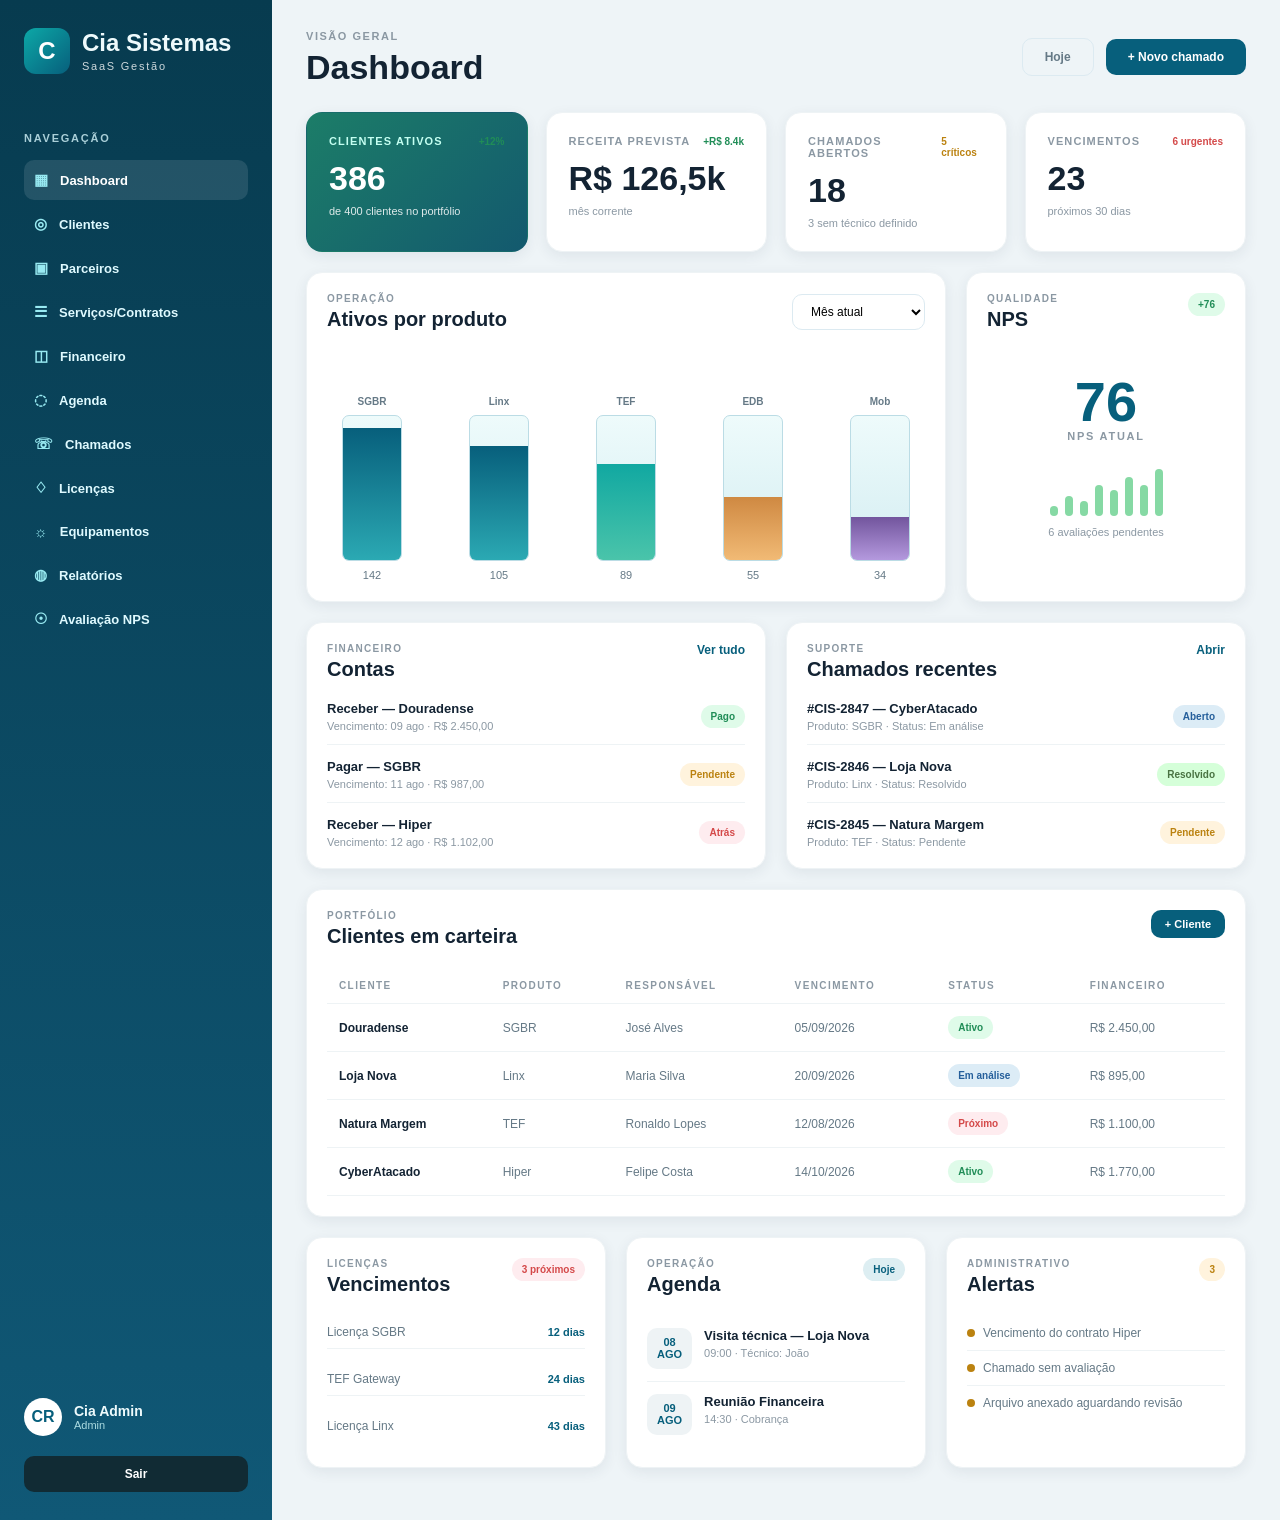
==== index.live.html @ 4abb6a8c "feat: protótipo visual inicial do sistema" ====
<!DOCTYPE html>
<html lang="pt-BR">
<head>
  <meta charset="UTF-8" />
  <meta name="viewport" content="width=device-width, initial-scale=1.0" />
  <title>Cia Sistemas — Gestão</title>
  <link rel="stylesheet" href="styles.css" />
</head>
<body>
  <div class="app-shell">
    <aside class="sidebar">
      <div class="brand">
        <div class="brand-icon">
          <span>C</span>
        </div>
        <div>
          <div class="brand-title">Cia Sistemas</div>
          <div class="brand-subtitle">SaaS Gestão</div>
        </div>
      </div>

      <nav class="nav">
        <div class="nav-title">Navegação</div>
        <a href="#" class="nav-link active" data-target="dashboard-view">
          <span class="nav-icon">▦</span>
          <span>Dashboard</span>
        </a>
        <a href="#" class="nav-link" data-target="clients-view">
          <span class="nav-icon">◎</span>
          <span>Clientes</span>
        </a>
        <a href="#" class="nav-link" data-target="partners-view">
          <span class="nav-icon">▣</span>
          <span>Parceiros</span>
        </a>
        <a href="#" class="nav-link" data-target="contracts-view">
          <span class="nav-icon">☰</span>
          <span>Serviços/Contratos</span>
        </a>
        <a href="#" class="nav-link" data-target="finance-view">
          <span class="nav-icon">◫</span>
          <span>Financeiro</span>
        </a>
        <a href="#" class="nav-link" data-target="agenda-view">
          <span class="nav-icon">◌</span>
          <span>Agenda</span>
        </a>
        <a href="#" class="nav-link" data-target="tickets-view">
          <span class="nav-icon">☏</span>
          <span>Chamados</span>
        </a>
        <a href="#" class="nav-link" data-target="licenses-view">
          <span class="nav-icon">♢</span>
          <span>Licenças</span>
        </a>
        <a href="#" class="nav-link" data-target="equipments-view">
          <span class="nav-icon">☼</span>
          <span>Equipamentos</span>
        </a>
        <a href="#" class="nav-link" data-target="reports-view">
          <span class="nav-icon">◍</span>
          <span>Relatórios</span>
        </a>
        <a href="#" class="nav-link" data-target="nps-view">
          <span class="nav-icon">☉</span>
          <span>Avaliação NPS</span>
        </a>
      </nav>

      <div class="sidebar-bottom">
        <div class="user-block">
          <div class="avatar">CR</div>
          <div>
            <div class="user-name">Cia Admin</div>
            <div class="user-role">Admin</div>
          </div>
        </div>
        <button class="btn btn-dark btn-full">Sair</button>
      </div>
    </aside>

    <main class="main-content">
      <header class="topbar">
        <div>
          <div class="page-eyebrow">Visão Geral</div>
          <h1 id="page-title">Dashboard</h1>
        </div>
        <div class="topbar-actions">
          <button class="btn btn-outline">Hoje</button>
          <button class="btn btn-primary">+ Novo chamado</button>
        </div>
      </header>

      <section id="dashboard-view" class="data-view active-view">
        <section class="kpis">
          <article class="kpi-card highlight">
            <div class="kpi-head">
              <span class="kpi-title">Clientes ativos</span>
              <span class="trend up">+12%</span>
            </div>
            <div class="kpi-value">386</div>
            <div class="kpi-foot">de 400 clientes no portfólio</div>
          </article>

          <article class="kpi-card">
            <div class="kpi-head">
              <span class="kpi-title">Receita prevista</span>
              <span class="trend up">+R$ 8.4k</span>
            </div>
            <div class="kpi-value">R$ 126,5k</div>
            <div class="kpi-foot">mês corrente</div>
          </article>

          <article class="kpi-card">
            <div class="kpi-head">
              <span class="kpi-title">Chamados abertos</span>
              <span class="trend warning">5 críticos</span>
            </div>
            <div class="kpi-value">18</div>
            <div class="kpi-foot">3 sem técnico definido</div>
          </article>

          <article class="kpi-card">
            <div class="kpi-head">
              <span class="kpi-title">Vencimentos</span>
              <span class="trend danger">6 urgentes</span>
            </div>
            <div class="kpi-value">23</div>
            <div class="kpi-foot">próximos 30 dias</div>
          </article>
        </section>

        <section class="content-grid">
          <section class="panel span-2">
            <div class="panel-header">
              <div>
                <div class="panel-kicker">Operação</div>
                <h2>Ativos por produto</h2>
              </div>
              <select class="select-small">
                <option>Mês atual</option>
                <option>Últimos 30 dias</option>
                <option>2026</option>
              </select>
            </div>
            <div class="chart-area">
              <div class="bar-group">
                <div class="bar-wrapper">
                  <div class="bar-label">SGBR</div>
                  <div class="bar-stack">
                    <div class="bar-fill" style="height: 92%;"></div>
                  </div>
                  <div class="bar-value">142</div>
                </div>

                <div class="bar-wrapper">
                  <div class="bar-label">Linx</div>
                  <div class="bar-stack">
                    <div class="bar-fill" style="height: 79%;"></div>
                  </div>
                  <div class="bar-value">105</div>
                </div>

                <div class="bar-wrapper">
                  <div class="bar-label">TEF</div>
                  <div class="bar-stack">
                    <div class="bar-fill teal" style="height: 67%;"></div>
                  </div>
                  <div class="bar-value">89</div>
                </div>

                <div class="bar-wrapper">
                  <div class="bar-label">EDB</div>
                  <div class="bar-stack">
                    <div class="bar-fill orange" style="height: 44%;"></div>
                  </div>
                  <div class="bar-value">55</div>
                </div>

                <div class="bar-wrapper">
                  <div class="bar-label">Mob</div>
                  <div class="bar-stack">
                    <div class="bar-fill purple" style="height: 30%;"></div>
                  </div>
                  <div class="bar-value">34</div>
                </div>
              </div>
            </div>
          </section>

          <section class="panel">
            <div class="panel-header compact">
              <div>
                <div class="panel-kicker">Qualidade</div>
                <h2>NPS</h2>
              </div>
              <span class="pill success">+76</span>
            </div>
            <div class="nps-area">
              <div class="nps-number">76</div>
              <div class="nps-label">NPS atual</div>
              <div class="mini-bars">
                <span style="height: 20%;"></span>
                <span style="height: 40%;"></span>
                <span style="height: 30%;"></span>
                <span style="height: 62%;"></span>
                <span style="height: 52%;"></span>
                <span style="height: 78%;"></span>
                <span style="height: 62%;"></span>
                <span style="height: 94%;"></span>
              </div>
              <div class="kpi-foot">6 avaliações pendentes</div>
            </div>
          </section>
        </section>

        <section class="content-grid two-cols">
          <section class="panel">
            <div class="panel-header compact">
              <div>
                <div class="panel-kicker">Financeiro</div>
                <h2>Contas</h2>
              </div>
              <a class="text-link" href="#">Ver tudo</a>
            </div>
            <div class="list-block">
              <div class="finance-row">
                <div>
                  <div class="row-title">Receber — Douradense</div>
                  <div class="row-meta">Vencimento: 09 ago · R$ 2.450,00</div>
                </div>
                <span class="status paid">Pago</span>
              </div>
              <div class="finance-row">
                <div>
                  <div class="row-title">Pagar — SGBR</div>
                  <div class="row-meta">Vencimento: 11 ago · R$ 987,00</div>
                </div>
                <span class="status warning-status">Pendente</span>
              </div>
              <div class="finance-row">
                <div>
                  <div class="row-title">Receber — Hiper</div>
                  <div class="row-meta">Vencimento: 12 ago · R$ 1.102,00</div>
                </div>
                <span class="status late">Atrás</span>
              </div>
            </div>
          </section>

          <section class="panel">
            <div class="panel-header compact">
              <div>
                <div class="panel-kicker">Suporte</div>
                <h2>Chamados recentes</h2>
              </div>
              <a class="text-link" href="#">Abrir</a>
            </div>
            <div class="list-block tickets">
              <div class="ticket-row">
                <div>
                  <div class="row-title">#CIS-2847 — CyberAtacado</div>
                  <div class="row-meta">Produto: SGBR · Status: Em análise</div>
                </div>
                <span class="status open">Aberto</span>
              </div>
              <div class="ticket-row">
                <div>
                  <div class="row-title">#CIS-2846 — Loja Nova</div>
                  <div class="row-meta">Produto: Linx · Status: Resolvido</div>
                </div>
                <span class="status closed">Resolvido</span>
              </div>
              <div class="ticket-row">
                <div>
                  <div class="row-title">#CIS-2845 — Natura Margem</div>
                  <div class="row-meta">Produto: TEF · Status: Pendente</div>
                </div>
                <span class="status pending">Pendente</span>
              </div>
            </div>
          </section>
        </section>

        <section class="panel table-panel">
          <div class="panel-header compact">
            <div>
              <div class="panel-kicker">Portfólio</div>
              <h2>Clientes em carteira</h2>
            </div>
            <button class="btn btn-primary btn-small">+ Cliente</button>
          </div>
          <div class="table-wrap">
            <table class="data-table">
              <thead>
                <tr>
                  <th>Cliente</th>
                  <th>Produto</th>
                  <th>Responsável</th>
                  <th>Vencimento</th>
                  <th>Status</th>
                  <th>Financeiro</th>
                </tr>
              </thead>
              <tbody>
                <tr>
                  <td><span class="table-client">Douradense</span></td>
                  <td>SGBR</td>
                  <td>José Alves</td>
                  <td>05/09/2026</td>
                  <td><span class="status paid">Ativo</span></td>
                  <td>R$ 2.450,00</td>
                </tr>
                <tr>
                  <td><span class="table-client">Loja Nova</span></td>
                  <td>Linx</td>
                  <td>Maria Silva</td>
                  <td>20/09/2026</td>
                  <td><span class="status open">Em análise</span></td>
                  <td>R$ 895,00</td>
                </tr>
                <tr>
                  <td><span class="table-client">Natura Margem</span></td>
                  <td>TEF</td>
                  <td>Ronaldo Lopes</td>
                  <td>12/08/2026</td>
                  <td><span class="status late">Próximo</span></td>
                  <td>R$ 1.100,00</td>
                </tr>
                <tr>
                  <td><span class="table-client">CyberAtacado</span></td>
                  <td>Hiper</td>
                  <td>Felipe Costa</td>
                  <td>14/10/2026</td>
                  <td><span class="status paid">Ativo</span></td>
                  <td>R$ 1.770,00</td>
                </tr>
              </tbody>
            </table>
          </div>
        </section>

        <section class="row-panels">
          <section class="panel small-panel">
            <div class="panel-header compact">
              <div>
                <div class="panel-kicker">Licenças</div>
                <h2>Vencimentos</h2>
              </div>
              <span class="pill danger">3 próximos</span>
            </div>
            <div class="list-block compact-list">
              <div class="row-line">
                <span>Licença SGBR</span>
                <strong>12 dias</strong>
              </div>
              <div class="row-line">
                <span>TEF Gateway</span>
                <strong>24 dias</strong>
              </div>
              <div class="row-line">
                <span>Licença Linx</span>
                <strong>43 dias</strong>
              </div>
            </div>
          </section>

          <section class="panel small-panel">
            <div class="panel-header compact">
              <div>
                <div class="panel-kicker">Operação</div>
                <h2>Agenda</h2>
              </div>
              <span class="pill">Hoje</span>
            </div>
            <div class="agenda-list">
              <div class="agenda-item">
                <span class="date-badge">08<br />AGO</span>
                <div>
                  <div class="row-title">Visita técnica — Loja Nova</div>
                  <div class="row-meta">09:00 · Técnico: João</div>
                </div>
              </div>
              <div class="agenda-item">
                <span class="date-badge">09<br />AGO</span>
                <div>
                  <div class="row-title">Reunião Financeira</div>
                  <div class="row-meta">14:30 · Cobrança</div>
                </div>
              </div>
            </div>
          </section>

          <section class="panel small-panel">
            <div class="panel-header compact">
              <div>
                <div class="panel-kicker">Administrativo</div>
                <h2>Alertas</h2>
              </div>
              <span class="pill warning">3</span>
            </div>
            <div class="alert-stack">
              <div class="alert-row">
                <span class="alert-dot"></span>
                <span>Vencimento do contrato Hiper</span>
              </div>
              <div class="alert-row">
                <span class="alert-dot"></span>
                <span>Chamado sem avaliação</span>
              </div>
              <div class="alert-row">
                <span class="alert-dot"></span>
                <span>Arquivo anexado aguardando revisão</span>
              </div>
            </div>
          </section>
        </section>
      </section>

      <section id="clients-view" class="data-view">
        <section class="panel">
          <div class="panel-header">
            <div>
              <div class="panel-kicker">Clientes</div>
              <h2>Cadastro e carteira</h2>
            </div>
            <button class="btn btn-primary btn-small">+ Novo cliente</button>
          </div>
          <div class="module-layout">
            <div class="search-bar">
              <span>Busca</span>
              <input type="text" placeholder="Nome / CNPJ / cidade" />
              <button class="btn btn-outline btn-small">Filtrar</button>
            </div>
            <div class="summary-grid">
              <article class="metric-tile">
                <span class="kpi-title">Ativos</span>
                <div class="kpi-value small">386</div>
              </article>
              <article class="metric-tile">
                <span class="kpi-title">Suspensos</span>
                <div class="kpi-value small">12</div>
              </article>
              <article class="metric-tile">
                <span class="kpi-title">Chamados ativos</span>
                <div class="kpi-value small">18</div>
              </article>
            </div>
            <table class="data-table compact-table">
              <thead>
                <tr>
                  <th>Cliente</th>
                  <th>Produto</th>
                  <th>Status</th>
                  <th>Vencimento</th>
                  <th>Financeiro</th>
                </tr>
              </thead>
              <tbody>
                <tr>
                  <td><span class="table-client">Douradense</span></td>
                  <td>SGBR</td>
                  <td><span class="status paid">Ativo</span></td>
                  <td>05/09/2026</td>
                  <td>R$ 2.450</td>
                </tr>
                <tr>
                  <td><span class="table-client">Hiper Comércio</span></td>
                  <td>Hiper</td>
                  <td><span class="status pending">Em revisão</span></td>
                  <td>14/10/2026</td>
                  <td>R$ 980</td>
                </tr>
              </tbody>
            </table>
          </div>
        </section>
      </section>

      <section id="partners-view" class="data-view">
        <section class="panel">
          <div class="panel-header">
            <div>
              <div class="panel-kicker">Parceiros / fornecedores</div>
              <h2>Entidades habilitadas</h2>
            </div>
            <button class="btn btn-primary btn-small">+ Parceiro</button>
          </div>
          <div class="partner-grid">
            <article class="partner-card">
              <span class="icon-badge bg-teal">S</span>
              <div>
                <div class="row-title">SGBR</div>
                <div class="row-meta">Sistema · Novo contrato</div>
              </div>
              <span class="pill success">Integrado</span>
            </article>
            <article class="partner-card">
              <span class="icon-badge bg-blue">C</span>
              <div>
                <div class="row-title">Cervantes</div>
                <div class="row-meta">Sistema · Licença</div>
              </div>
              <span class="pill">Ativo</span>
            </article>
            <article class="partner-card">
              <span class="icon-badge bg-gold">U</span>
              <div>
                <div class="row-title">Uaipdv</div>
                <div class="row-meta">PDV · Sustentação</div>
              </div>
              <span class="pill warning">Monitorar</span>
            </article>
            <article class="partner-card">
              <span class="icon-badge bg-purple">H</span>
              <div>
                <div class="row-title">Hiper</div>
                <div class="row-meta">Sistema · Integração</div>
              </div>
              <span class="pill success">Ativo</span>
            </article>
          </div>
        </section>
      </section>

      <section id="contracts-view" class="data-view">
        <section class="panel">
          <div class="panel-header">
            <div>
              <div class="panel-kicker">Serviços / contratos</div>
              <h2>Contratos e PDF</h2>
            </div>
            <button class="btn btn-primary btn-small">+ Contrato</button>
          </div>
          <div class="contract-list">
            <article class="contract-row">
              <div>
                <div class="row-title">Contrato SGBR — Loja Nova</div>
                <div class="row-meta">Data início: 01/01/2026 · Vencimento: 31/12/2026</div>
              </div>
              <div class="row-actions">
                <span class="status paid">Gerado</span>
                <button class="btn btn-outline btn-small">PDF</button>
              </div>
            </article>
            <article class="contract-row">
              <div>
                <div class="row-title">Contrato TEF — Natura Margem</div>
                <div class="row-meta">Data início: 15/03/2026 · Vencimento: 15/03/2027</div>
              </div>
              <div class="row-actions">
                <span class="status open">Pendente</span>
                <button class="btn btn-outline btn-small">PDF</button>
              </div>
            </article>
          </div>
        </section>
      </section>

      <section id="finance-view" class="data-view">
        <section class="panel">
          <div class="panel-header">
            <div>
              <div class="panel-kicker">Financeiro</div>
              <h2>Contas a pagar e receber</h2>
            </div>
            <button class="btn btn-primary btn-small">+ Lançamento</button>
          </div>
          <div class="finance-layout">
            <article class="sub-panel">
              <div class="sub-title">Contas a receber</div>
              <table class="data-table compact-table">
                <thead>
                  <tr>
                    <th>Cliente</th>
                    <th>Valor</th>
                    <th>Vencimento</th>
                    <th>Status</th>
                  </tr>
                </thead>
                <tbody>
                  <tr><td>Douradense</td><td>R$ 2.450</td><td>09/08</td><td><span class="status paid">Pago</span></td></tr>
                  <tr><td>Hiper</td><td>R$ 1.100</td><td>18/08</td><td><span class="status open">Previsto</span></td></tr>
                </tbody>
              </table>
            </article>
            <article class="sub-panel">
              <div class="sub-title">Contas a pagar</div>
              <table class="data-table compact-table">
                <thead>
                  <tr>
                    <th>Fornecedor</th>
                    <th>Valor</th>
                    <th>Vencimento</th>
                    <th>Status</th>
                  </tr>
                </thead>
                <tbody>
                  <tr><td>SGBR</td><td>R$ 987</td><td>11/08</td><td><span class="status warning-status">Pendente</span></td></tr>
                  <tr><td>Uaipdv</td><td>R$ 390</td><td>22/08</td><td><span class="status late">Atrasado</span></td></tr>
                </tbody>
              </table>
            </article>
          </div>
        </section>
      </section>

      <section id="agenda-view" class="data-view">
        <section class="panel">
          <div class="panel-header">
            <div>
              <div class="panel-kicker">Agenda</div>
              <h2>Compromissos</h2>
            </div>
            <button class="btn btn-primary btn-small">+ Compromisso</button>
          </div>
          <div class="calendar-layout">
            <div class="calendar-header">
              <span>Agosto 2026</span>
              <div>
                <button class="btn btn-outline btn-small">‹</button>
                <button class="btn btn-outline btn-small">›</button>
              </div>
            </div>
            <div class="calendar-grid">
              <div class="weekday">Seg</div><div class="weekday">Ter</div><div class="weekday">Qua</div><div class="weekday">Qui</div><div class="weekday">Sex</div><div class="weekday">Sáb</div><div class="weekday">Dom</div>
              <div class="day muted">27</div><div class="day muted">28</div><div class="day muted">29</div><div class="day muted">30</div><div class="day muted">31</div><div class="day">1</div><div class="day">2</div>
              <div class="day">3</div><div class="day">4</div><div class="day event-day">5</div><div class="day">6</div><div class="day">7</div><div class="day">8</div><div class="day">9</div>
              <div class="day event-day">10</div><div class="day">11</div><div class="day">12</div><div class="day">13</div><div class="day">14</div><div class="day">15</div><div class="day">16</div>
            </div>
          </div>
        </section>
      </section>

      <section id="tickets-view" class="data-view">
        <section class="panel">
          <div class="panel-header">
            <div>
              <div class="panel-kicker">Chamados / suporte</div>
              <h2>Kanban de chamados</h2>
            </div>
            <button class="btn btn-primary btn-small">+ Novo ticket</button>
          </div>
          <div class="kanban-grid">
            <article class="kanban-column">
              <div class="kanban-head"><span>Aberto</span><span class="badge">3</span></div>
              <div class="kanban-card open-card">
                <div class="row-title">#CIS-2847 · CyberAtacado</div>
                <div class="row-meta">SGBR · Distúrbio no caixa</div>
              </div>
              <div class="kanban-card open-card">
                <div class="row-title">#CIS-2849 · Casa Bela</div>
                <div class="row-meta">Linx · Configuração</div>
              </div>
            </article>
            <article class="kanban-column">
              <div class="kanban-head"><span>Em análise</span><span class="badge">4</span></div>
              <div class="kanban-card processing-card">
                <div class="row-title">#CIS-2846 · Loja Nova</div>
                <div class="row-meta">Produto: Linx · Atualização</div>
              </div>
            </article>
            <article class="kanban-column">
              <div class="kanban-head"><span>Resolvido</span><span class="badge">7</span></div>
              <div class="kanban-card closed-card">
                <div class="row-title">#CIS-2842 · Natura Margem</div>
                <div class="row-meta">TEF · Instalação concluída</div>
              </div>
            </article>
          </div>
        </section>
      </section>

      <section id="licenses-view" class="data-view">
        <section class="panel">
          <div class="panel-header">
            <div>
              <div class="panel-kicker">Licenças e vencimentos</div>
              <h2>Contratos e licenças</h2>
            </div>
            <span class="pill danger">6 próximos</span>
          </div>
          <table class="data-table compact-table">
            <thead>
              <tr>
                <th>Produto</th>
                <th>Cliente</th>
                <th>Vencimento</th>
                <th>Status</th>
                <th>Responsável</th>
              </tr>
            </thead>
            <tbody>
              <tr><td>SGBR</td><td>Douradense</td><td>12 dias</td><td><span class="status open">Próximo</span></td><td>Financeiro</td></tr>
              <tr><td>Linx</td><td>Loja Nova</td><td>43 dias</td><td><span class="status paid">OK</span></td><td>Técnico</td></tr>
              <tr><td>TEF</td><td>Natura Margem</td><td>03 dias</td><td><span class="status late">Urgente</span></td><td>Financeiro</td></tr>
            </tbody>
          </table>
        </section>
      </section>

      <section id="equipments-view" class="data-view">
        <section class="panel">
          <div class="panel-header">
            <div>
              <div class="panel-kicker">Equipamentos e peças</div>
              <h2>Manutenção e suporte</h2>
            </div>
            <button class="btn btn-primary btn-small">+ Registrar</button>
          </div>
          <div class="equipment-list">
            <article class="equipment-row">
              <div>
                <div class="row-title">Loja Nova · Terminal PDV</div>
                <div class="row-meta">Defeito: teclado travando · Peça trocada: teclado</div>
                <div class="row-meta">Custo: R$ 180 · Cobrado: Não</div>
              </div>
              <span class="status paid">Concluído</span>
            </article>
            <article class="equipment-row">
              <div>
                <div class="row-title">CyberAtacado · Impressor fiscal</div>
                <div class="row-meta">Defeito: falha de comunicação · Peça trocada: cabo serial</div>
                <div class="row-meta">Custo: R$ 75 · Cobrado: Sim</div>
              </div>
              <span class="status warning-status">Aguardando envio</span>
            </article>
          </div>
        </section>
      </section>

      <section id="reports-view" class="data-view">
        <section class="panel">
          <div class="panel-header">
            <div>
              <div class="panel-kicker">Relatórios</div>
              <h2>Indicadores e consolidação</h2>
            </div>
            <button class="btn btn-outline btn-small">Exportar CSV</button>
          </div>
          <div class="summary-grid">
            <article class="metric-tile">
              <span class="kpi-title">Receita por cliente</span>
              <div class="kpi-value small">R$ 118k</div>
            </article>
            <article class="metric-tile">
              <span class="kpi-title">Churn</span>
              <div class="kpi-value small">3,2%</div>
            </article>
            <article class="metric-tile">
              <span class="kpi-title">Chamados sem avaliação</span>
              <div class="kpi-value small">06</div>
            </article>
            <article class="metric-tile">
              <span class="kpi-title">Taxa de resolução</span>
              <div class="kpi-value small">86%</div>
            </article>
          </div>
          <div class="report-chart">
            <div class="bar-line">
              <span>Jan</span><div class="bar-mini" style="width: 35%;"></div>
              <span>R$ 24k</span>
            </div>
            <div class="bar-line">
              <span>Fev</span><div class="bar-mini" style="width: 72%;"></div>
              <span>R$ 35k</span>
            </div>
            <div class="bar-line">
              <span>Mar</span><div class="bar-mini" style="width: 54%;"></div>
              <span>R$ 29k</span>
            </div>
          </div>
        </section>
      </section>

      <section id="nps-view" class="data-view">
        <section class="panel evaluation-panel">
          <div class="panel-header">
            <div>
              <div class="panel-kicker">Avaliação NPS pública</div>
              <h2>Link de avaliação</h2>
            </div>
            <span class="pill success">Ativo</span>
          </div>
          <div class="nps-public">
            <div class="public-form">
              <div class="row-title">Ticket CIS-2847 · CyberAtacado</div>
              <div class="row-meta">Mensagem pronta: "Como foi sua experiência com o atendimento da Cia Sistemas?"</div>
              <div class="rating-line">
                <span class="rating-dot">1</span><span class="rating-dot">2</span><span class="rating-dot">3</span><span class="rating-dot selected">4</span><span class="rating-dot">5</span><span class="rating-dot">6</span><span class="rating-dot">7</span><span class="rating-dot">8</span><span class="rating-dot">9</span><span class="rating-dot">10</span>
              </div>
              <textarea rows="5" placeholder="Comentários sobre atendimento, prazo, produto e qualidade..."></textarea>
              <div class="row-actions">
                <button class="btn btn-primary btn-small">Enviar avaliação</button>
                <button class="btn btn-outline btn-small">Copiar link wa.me</button>
              </div>
            </div>
            <aside class="nps-side">
              <div class="sub-title">Status NPS</div>
              <div class="big-number">76</div>
              <div class="row-meta">NPS atual · 14 avaliações recebidas</div>
              <div class="mini-bars">
                <span style="height: 30%;"></span>
                <span style="height: 45%;"></span>
                <span style="height: 20%;"></span>
                <span style="height: 62%;"></span>
                <span style="height: 84%;"></span>
                <span style="height: 52%;"></span>
                <span style="height: 78%;"></span>
                <span style="height: 62%;"></span>
              </div>
            </aside>
          </div>
        </section>
      </section>
    </main>
  </div>

  <script src="script.js"></script>
</body>
</html>
---- styles.css ----
:root {
  --bg: #eef4f7;
  --bg-soft: #f8fbfd;
  --panel: #ffffff;
  --panel-2: #eef8ef;
  --text: #132333;
  --text-soft: #657986;
  --text-muted: #8b98a3;
  --text-light: #eef8f9;
  --line: #dceaf1;
  --line-soft: #eef3f5;
  --brand: #075f7c;
  --brand-2: #0ca8a7;
  --brand-3: #24a36b;
  --danger: #d44949;
  --danger-soft: #feecef;
  --warning: #bb8210;
  --warning-soft: #fff3dd;
  --success: #208d57;
  --success-soft: #dffbe9;
  --blue: #255f9b;
  --purple: #755aaf;
  --orange: #cc7b26;
  --shadow: 0 10px 30px rgba(31, 66, 78, 0.08);
  --shadow-small: 0 4px 14px rgba(34, 55, 75, 0.08);
  --font: "Inter", "Segoe UI", Arial, sans-serif;
}

* {
  box-sizing: border-box;
}

body {
  margin: 0;
  font-family: var(--font);
  color: var(--text);
  background: var(--bg);
}

.app-shell {
  min-height: 100vh;
  display: flex;
}

.sidebar {
  width: 280px;
  background: linear-gradient(180deg, #073b4f 0%, #105876 100%);
  color: #eefafc;
  padding: 28px 24px;
  display: flex;
  flex-direction: column;
}

.brand {
  display: flex;
  align-items: center;
  gap: 12px;
}

.brand-icon {
  width: 46px;
  height: 46px;
  border-radius: 12px;
  background: linear-gradient(135deg, var(--brand-2), var(--brand));
  display: flex;
  align-items: center;
  justify-content: center;
  font-weight: 900;
  font-size: 24px;
  color: white;
}

.brand-title {
  font-size: 24px;
  font-weight: 800;
  line-height: 1;
}

.brand-subtitle {
  margin-top: 5px;
  font-size: 11px;
  letter-spacing: 0.16em;
  color: rgba(255,255,255,.8);
}

.nav {
  margin-top: 58px;
}

.nav-title {
  font-size: 11px;
  font-weight: 800;
  letter-spacing: 0.16em;
  text-transform: uppercase;
  color: #aacfd8;
  margin-bottom: 16px;
}

.nav-link {
  display: flex;
  align-items: center;
  gap: 12px;
  padding: 11px 10px;
  border-radius: 10px;
  text-decoration: none;
  color: #dffaff;
  font-weight: 700;
  font-size: 13px;
  margin-bottom: 4px;
}

.nav-link:hover,
.nav-link.active {
  color: white;
  background: rgba(255,255,255,.11);
}

.nav-icon {
  font-size: 15px;
  color: #98eaf2;
}

.sidebar-bottom {
  margin-top: auto;
}

.user-block {
  display: flex;
  align-items: center;
  gap: 12px;
  margin-bottom: 20px;
}

.avatar {
  width: 38px;
  height: 38px;
  border-radius: 50%;
  background: white;
  color: var(--brand);
  display: grid;
  place-items: center;
  font-weight: 900;
}

.user-name {
  font-weight: 800;
  font-size: 14px;
}

.user-role {
  color: #acdce2;
  font-size: 11px;
}

.main-content {
  flex: 1;
  padding: 30px 34px 52px;
}

.topbar {
  display: flex;
  justify-content: space-between;
  align-items: center;
}

.page-eyebrow {
  color: var(--text-muted);
  text-transform: uppercase;
  font-size: 11px;
  font-weight: 800;
  letter-spacing: 0.14em;
}

.topbar h1 {
  margin: 8px 0 0;
  font-size: 34px;
  line-height: 1;
}

.topbar-actions {
  display: flex;
  align-items: center;
  gap: 12px;
}

.btn {
  border: none;
  padding: 11px 22px;
  border-radius: 10px;
  font: inherit;
  font-size: 12px;
  font-weight: 800;
  cursor: pointer;
}

.btn-primary {
  color: white;
  background: var(--brand);
}

.btn-dark {
  color: white;
  background: #112b34;
}

.btn-outline {
  background: transparent;
  border: 1px solid var(--line);
  color: var(--text-soft);
}

.btn-full {
  width: 100%;
}

.btn-small {
  padding: 8px 14px;
  font-size: 11px;
}

.kpis {
  margin-top: 28px;
  display: grid;
  grid-template-columns: repeat(4, minmax(180px, 1fr));
  gap: 18px;
}

.kpi-card {
  background: var(--panel);
  border-radius: 16px;
  padding: 22px;
  border: 1px solid var(--line-soft);
  box-shadow: var(--shadow-small);
}

.kpi-card.highlight {
  background: linear-gradient(135deg, #1c7d68, #13596e);
  color: white;
  border-color: transparent;
}

.kpi-head {
  display: flex;
  justify-content: space-between;
  align-items: center;
}

.kpi-title {
  font-size: 11px;
  font-weight: 800;
  letter-spacing: 0.10em;
  text-transform: uppercase;
  color: var(--text-muted);
}

.highlight .kpi-title {
  color: #c4fff1;
}

.kpi-value {
  margin-top: 14px;
  font-size: 34px;
  font-weight: 800;
  line-height: 1;
}

.highlight .kpi-value {
  color: white;
}

.kpi-foot {
  margin-top: 10px;
  font-size: 11px;
  color: var(--text-muted);
}

.highlight .kpi-foot {
  color: rgba(255,255,255,.86);
}

.trend {
  font-size: 10px;
  font-weight: 800;
}

.trend.up {
  color: var(--success);
}

.trend.warning {
  color: var(--warning);
}

.trend.danger {
  color: var(--danger);
}

.content-grid {
  margin-top: 20px;
  display: grid;
  grid-template-columns: minmax(640px, 2fr) minmax(280px, 1fr);
  gap: 20px;
}

.content-grid.two-cols {
  grid-template-columns: repeat(2, minmax(320px, 1fr));
}

.panel {
  background: var(--panel);
  border-radius: 16px;
  padding: 20px;
  border: 1px solid var(--line-soft);
  box-shadow: var(--shadow-small);
}

.panel.span-2 {
  min-height: 270px;
}

.panel-header {
  display: flex;
  align-items: center;
  justify-content: space-between;
  margin-bottom: 20px;
}

.panel-header.compact {
  align-items: flex-start;
}

.panel h2 {
  margin: 4px 0 0;
  font-size: 20px;
}

.panel-kicker {
  font-size: 10px;
  font-weight: 900;
  letter-spacing: 0.13em;
  text-transform: uppercase;
  color: var(--text-muted);
}

.select-small {
  border-radius: 10px;
  border: 1px solid var(--line);
  padding: 9px 14px;
  font: inherit;
  font-size: 12px;
  background: white;
}

.chart-area {
  min-height: 220px;
}

.bar-group {
  height: 230px;
  display: flex;
  align-items: flex-end;
  justify-content: space-between;
  gap: 24px;
}

.bar-wrapper {
  flex: 1;
  max-width: 90px;
  height: 210px;
  display: flex;
  flex-direction: column;
  justify-content: flex-end;
  align-items: center;
}

.bar-label {
  font-size: 10px;
  font-weight: 900;
  color: var(--text-soft);
  margin-bottom: 8px;
}

.bar-stack {
  width: 60px;
  height: 146px;
  background: linear-gradient(180deg, #eefbfb, #d4edf2);
  border-radius: 7px;
  overflow: hidden;
  display: flex;
  align-items: flex-end;
  border: 1px solid #bbdce5;
}

.bar-fill {
  width: 100%;
  height: 50%;
  background: linear-gradient(180deg, #075f7c, #2ba9b3);
}

.bar-fill.teal {
  background: linear-gradient(180deg, #11a8a1, #4ac4aa);
}

.bar-fill.orange {
  background: linear-gradient(180deg, #cf8942, #f1ba75);
}

.bar-fill.purple {
  background: linear-gradient(180deg, #72559d, #b499de);
}

.bar-value {
  margin-top: 8px;
  font-size: 11px;
  color: var(--text-soft);
}

.nps-area {
  display: flex;
  flex-direction: column;
  align-items: center;
  justify-content: center;
  min-height: 210px;
}

.nps-number {
  font-size: 56px;
  line-height: 1;
  font-weight: 800;
  color: var(--brand);
}

.nps-label {
  font-size: 11px;
  font-weight: 800;
  text-transform: uppercase;
  letter-spacing: 0.16em;
  color: var(--text-muted);
}

.mini-bars {
  display: flex;
  align-items: flex-end;
  gap: 7px;
  margin-top: 24px;
  height: 50px;
}

.mini-bars span {
  width: 8px;
  border-radius: 12px;
  background: #86d9a4;
}

.text-link {
  color: var(--brand);
  text-decoration: none;
  font-size: 12px;
  font-weight: 800;
}

.list-block {
  display: flex;
  flex-direction: column;
  gap: 14px;
}

.finance-row,
.ticket-row {
  display: flex;
  align-items: center;
  justify-content: space-between;
  gap: 18px;
  border-bottom: 1px solid var(--line-soft);
  padding-bottom: 12px;
}

.finance-row:last-child,
.ticket-row:last-child {
  border-bottom: none;
  padding-bottom: 0;
}

.row-title {
  font-size: 13px;
  font-weight: 800;
}

.row-meta {
  margin-top: 4px;
  font-size: 11px;
  color: var(--text-muted);
}

.status,
.pill {
  display: inline-flex;
  align-items: center;
  padding: 6px 10px;
  border-radius: 999px;
  font-size: 10px;
  font-weight: 900;
}

.status.paid,
.pill.success {
  color: var(--success);
  background: var(--success-soft);
}

.status.open {
  color: var(--blue);
  background: #dcecf6;
}

.status.closed {
  color: #497342;
  background: #d5ffd9;
}

.status.pending,
.status.warning-status {
  color: var(--warning);
  background: var(--warning-soft);
}

.status.late,
.pill.danger {
  color: var(--danger);
  background: var(--danger-soft);
}

.pill {
  background: #ddeef2;
  color: var(--brand);
}

.pill.warning {
  background: var(--warning-soft);
  color: var(--warning);
}

.table-panel {
  margin-top: 20px;
}

.table-wrap {
  overflow-x: auto;
}

.data-table {
  width: 100%;
  border-collapse: collapse;
}

.data-table th {
  text-align: left;
  font-size: 10px;
  font-weight: 900;
  letter-spacing: 0.14em;
  color: var(--text-muted);
  text-transform: uppercase;
  padding: 12px 12px;
  border-bottom: 1px solid var(--line-soft);
}

.data-table td {
  padding: 12px;
  border-bottom: 1px solid var(--line-soft);
  font-size: 12px;
  color: var(--text-soft);
}

.table-client {
  font-weight: 900;
  color: var(--text);
}

.row-panels {
  margin-top: 20px;
  display: grid;
  grid-template-columns: repeat(3, minmax(230px, 1fr));
  gap: 20px;
}

.small-panel {
  min-height: 220px;
}

.compact-list {
  margin-top: 20px;
}

.row-line {
  display: flex;
  align-items: center;
  justify-content: space-between;
  padding: 9px 0;
  border-bottom: 1px solid var(--line-soft);
}

.row-line:last-child {
  border-bottom: none;
}

.row-line span {
  font-size: 12px;
  color: var(--text-soft);
}

.row-line strong {
  font-size: 11px;
  color: var(--brand);
}

.agenda-list {
  margin-top: 12px;
}

.agenda-item {
  display: flex;
  gap: 12px;
  padding: 12px 0;
  border-top: 1px solid var(--line-soft);
}

.agenda-item:first-child {
  border-top: none;
}

.date-badge {
  background: var(--line-soft);
  border-radius: 10px;
  color: var(--brand);
  padding: 9px 10px;
  line-height: 1.05;
  font-weight: 900;
  font-size: 11px;
  text-align: center;
}

.alert-stack {
  margin-top: 12px;
}

.alert-row {
  display: flex;
  align-items: center;
  gap: 8px;
  font-size: 12px;
  color: var(--text-soft);
  padding: 10px 0;
  border-top: 1px solid var(--line-soft);
}

.alert-row:first-child {
  border-top: none;
}

.alert-dot {
  width: 8px;
  height: 8px;
  border-radius: 50%;
  background: var(--warning);
}

.data-view {
  display: none;
}

.data-view.active-view {
  display: block;
}

.data-view:not(.active-view) {
  margin-top: 0;
}

.module-layout {
  display: flex;
  flex-direction: column;
  gap: 22px;
}

.search-bar {
  display: flex;
  align-items: center;
  gap: 12px;
  padding: 12px;
  border-radius: 12px;
  background: #eefbfb;
  border: 1px solid var(--line-soft);
}

.search-bar span {
  font-weight: 900;
  font-size: 11px;
  color: var(--text-muted);
}

.search-bar input,
.public-form textarea {
  flex: 1;
  border: 1px solid var(--line);
  border-radius: 10px;
  padding: 10px 12px;
  font: inherit;
  resize: vertical;
}

.summary-grid {
  display: grid;
  grid-template-columns: repeat(4, minmax(170px, 1fr));
  gap: 15px;
}

.metric-tile {
  background: var(--bg-soft);
  border: 1px solid var(--line-soft);
  border-radius: 12px;
  padding: 18px;
}

.metric-tile .kpi-value.small {
  font-size: 26px;
  margin-top: 10px;
}

.compact-table td,
.compact-table th {
  font-size: 11px;
}

.partner-grid {
  display: grid;
  grid-template-columns: repeat(4, minmax(200px, 1fr));
  gap: 16px;
}

.partner-card {
  border-radius: 14px;
  border: 1px solid var(--line-soft);
  background: var(--bg-soft);
  padding: 14px;
  display: flex;
  align-items: center;
  gap: 12px;
}

.icon-badge {
  width: 34px;
  height: 34px;
  border-radius: 50%;
  display: grid;
  place-items: center;
  font-weight: 900;
  color: white;
}

.bg-teal { background: var(--brand-2); }
.bg-blue { background: var(--blue); }
.bg-gold { background: var(--warning); }
.bg-purple { background: var(--purple); }

.contract-list,
.equipment-list {
  display: flex;
  flex-direction: column;
  gap: 14px;
}

.contract-row,
.equipment-row {
  display: flex;
  justify-content: space-between;
  align-items: center;
  gap: 20px;
  border-bottom: 1px solid var(--line-soft);
  padding-bottom: 14px;
}

.contract-row:last-child,
.equipment-row:last-child {
  border-bottom: none;
  padding-bottom: 0;
}

.row-actions {
  display: flex;
  align-items: center;
  gap: 10px;
}

.finance-layout {
  display: grid;
  grid-template-columns: repeat(2, minmax(300px, 1fr));
  gap: 20px;
}

.sub-panel {
  background: var(--bg-soft);
  border-radius: 12px;
  border: 1px solid var(--line-soft);
  padding: 16px;
}

.sub-title {
  font-size: 13px;
  font-weight: 900;
  color: var(--text);
  margin-bottom: 14px;
}

.calendar-layout {
  border: 1px solid var(--line-soft);
  border-radius: 14px;
  overflow: hidden;
}

.calendar-header {
  display: flex;
  align-items: center;
  justify-content: space-between;
  padding: 14px 18px;
  background: var(--bg-soft);
  border-bottom: 1px solid var(--line-soft);
  font-weight: 900;
  color: var(--brand);
}

.calendar-grid {
  display: grid;
  grid-template-columns: repeat(7, minmax(50px, 1fr));
}

.weekday {
  padding: 12px;
  text-align: center;
  font-size: 11px;
  font-weight: 900;
  color: var(--text-muted);
  background: #fafffd;
  border-bottom: 1px solid var(--line-soft);
}

.day {
  min-height: 54px;
  padding: 10px;
  display: flex;
  align-items: center;
  justify-content: center;
  font-size: 11px;
  border-right: 1px solid var(--line-soft);
  border-bottom: 1px solid var(--line-soft);
}

.day.muted {
  color: var(--text-muted);
  background: #f8fbfc;
}

.day.event-day {
  color: white;
  background: var(--brand);
  border-radius: 50%;
  margin: 4px;
}

.kanban-grid {
  display: grid;
  grid-template-columns: repeat(3, minmax(230px, 1fr));
  gap: 18px;
}

.kanban-column {
  background: var(--bg-soft);
  border-radius: 14px;
  border: 1px solid var(--line-soft);
  padding: 12px;
}

.kanban-head {
  display: flex;
  justify-content: space-between;
  align-items: center;
  margin-bottom: 12px;
  font-weight: 900;
  font-size: 12px;
}

.badge {
  background: var(--line);
  color: var(--brand);
  border-radius: 999px;
  padding: 6px 10px;
  font-size: 10px;
}

.kanban-card {
  background: white;
  border-radius: 10px;
  border: 1px solid var(--line-soft);
  padding: 12px;
  margin-bottom: 10px;
}

.open-card {
  border-left: 4px solid var(--blue);
}

.processing-card {
  border-left: 4px solid var(--warning);
}

.closed-card {
  border-left: 4px solid var(--success);
}

.report-chart {
  margin-top: 24px;
  display: flex;
  flex-direction: column;
  gap: 16px;
}

.bar-line {
  display: flex;
  align-items: center;
  gap: 14px;
  font-size: 11px;
  color: var(--text-soft);
}

.bar-mini {
  height: 12px;
  border-radius: 999px;
  background: linear-gradient(90deg, var(--brand), var(--brand-2));
}

.evaluation-panel {
  min-height: 420px;
}

.nps-public {
  display: grid;
  grid-template-columns: minmax(560px, 1fr) minmax(220px, 0.55fr);
  gap: 24px;
}

.public-form {
  background: var(--bg-soft);
  border-radius: 14px;
  padding: 20px;
  border: 1px solid var(--line-soft);
}

.public-form textarea {
  margin-top: 14px;
  width: 100%;
}

.rating-line {
  display: flex;
  align-items: center;
  gap: 10px;
  margin-top: 14px;
}

.rating-dot {
  display: inline-grid;
  place-items: center;
  width: 28px;
  height: 28px;
  border-radius: 50%;
  background: white;
  border: 1px solid var(--line);
  font-size: 11px;
  font-weight: 800;
}

.rating-dot.selected {
  background: var(--brand);
  color: white;
  border-color: var(--brand);
}

.nps-side {
  background: var(--panel);
  border-radius: 14px;
  border: 1px solid var(--line-soft);
  padding: 24px;
  display: flex;
  flex-direction: column;
  justify-content: center;
  align-items: center;
}

.big-number {
  font-size: 54px;
  font-weight: 900;
  line-height: 1;
  color: var(--brand);
  margin: 12px 0 10px;
}

.filter-area {
  background: var(--bg-soft);
  border: 1px solid var(--line-soft);
  border-radius: 14px;
  padding: 14px;
}

.filter-head {
  display: flex;
  justify-content: space-between;
  align-items: center;
  margin-bottom: 12px;
}

.filter-head span {
  font-size: 12px;
  font-weight: 900;
  letter-spacing: 0.10em;
  color: var(--text-muted);
}

.filter-grid {
  display: grid;
  grid-template-columns: repeat(4, minmax(210px, 1fr));
  gap: 14px;
}

.form-field {
  display: flex;
  flex-direction: column;
  gap: 6px;
}

.form-field span {
  font-size: 10px;
  font-weight: 900;
  letter-spacing: 0.13em;
  text-transform: uppercase;
  color: var(--text-muted);
}

.form-field input,
.form-field select {
  border-radius: 9px;
  border: 1px solid var(--line);
  padding: 10px 12px;
  font: inherit;
  background: white;
}

.form-field.wide {
  min-width: 230px;
}

.search-field {
  grid-column: span 2;
}

.secondary-panel {
  background: var(--bg-soft);
}

.no-pad {
  padding: 0;
}

.secondary-panel .panel-header {
  padding: 14px 16px;
  margin-bottom: 0;
}

.mini-actions {
  font-size: 10px;
  font-weight: 900;
  color: var(--brand);
}

.client-details {
  margin-top: 20px;
  border-top: 1px solid var(--line-soft);
  padding-top: 16px;
}

.tabs-bar {
  display: flex;
  align-items: center;
  gap: 10px;
  flex-wrap: wrap;
  margin-bottom: 14px;
}

.tab-button {
  border: 1px solid var(--line);
  background: white;
  border-radius: 999px;
  padding: 7px 12px;
  font-size: 10px;
  font-weight: 900;
}

.tab-button.active {
  background: var(--brand);
  color: white;
  border-color: var(--brand);
}

.client-form-grid {
  display: grid;
  grid-template-columns: repeat(4, minmax(170px, 1fr));
  gap: 15px;
}

.sub-grid {
  display: grid;
  grid-template-columns: repeat(2, minmax(260px, 1fr));
  gap: 14px;
}

.sub-product-card {
  border-radius: 12px;
  border: 1px solid var(--line-soft);
  background: #eefbfb;
  padding: 14px;
}

.sub-product-card .row-title {
  margin-bottom: 6px;
}

.admin-layout {
  display: grid;
  grid-template-columns: minmax(220px, 260px) minmax(620px, 1fr);
  gap: 18px;
}

.admin-menu {
  background: var(--bg-soft);
  border: 1px solid var(--line-soft);
  border-radius: 14px;
  padding: 14px;
}

.admin-menu .sub-title {
  margin-top: 2px;
  margin-bottom: 12px;
}

.admin-link {
  padding: 11px 12px;
  border-radius: 9px;
  font-size: 11px;
  font-weight: 900;
  border: 1px solid transparent;
  color: var(--text-soft);
  background: white;
  margin-bottom: 8px;
}

.admin-link.active {
  background: var(--brand);
  color: white;
  border-color: var(--brand);
}

.admin-main {
  display: flex;
  flex-direction: column;
  gap: 16px;
}

.compact-kpis {
  grid-template-columns: repeat(3, minmax(160px, 1fr));
}

.login-form-area {
  background: var(--bg-soft);
  border-radius: 12px;
  border: 1px solid var(--line-soft);
  padding: 14px;
}

.margin-top {
  margin-top: 14px;
}

@media (max-width: 980px) {
  .filter-grid,
  .summary-grid,
  .client-form-grid,
  .sub-grid,
  .partner-grid,
  .compact-kpis {
    grid-template-columns: 1fr;
  }

  .search-field {
    grid-column: span 1;
  }

  .nps-public,
  .finance-layout,
  .kanban-grid,
  .calendar-grid,
  .admin-layout {
    grid-template-columns: 1fr;
  }


  .app-shell {
    display: block;
  }

  .sidebar {
    width: 100%;
    min-height: auto;
  }

  .main-content {
    padding: 20px;
  }

  .kpis,
  .content-grid,
  .content-grid.two-cols,
  .row-panels {
    grid-template-columns: 1fr;
  }

  .bar-group {
    justify-content: space-evenly;
  }
}
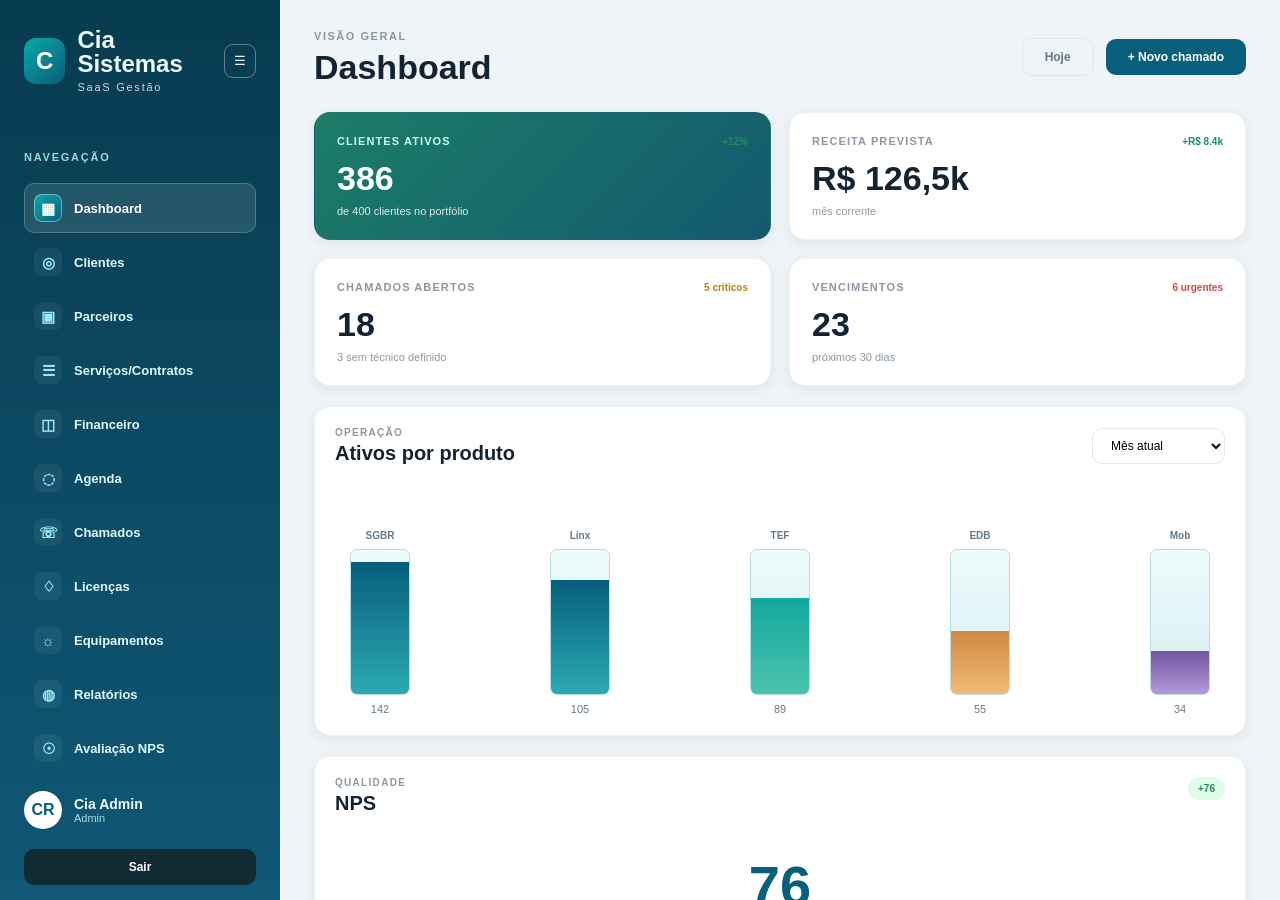
==== commit 2c37a6a5: "fix: ajuste responsividade" ====
--- a/index.live.html
+++ b/index.live.html
@@ -9,14 +9,19 @@
 <body>
   <div class="app-shell">
     <aside class="sidebar">
-      <div class="brand">
-        <div class="brand-icon">
-          <span>C</span>
+      <div class="sidebar-header">
+        <div class="brand">
+          <div class="brand-icon">
+            <span>C</span>
+          </div>
+          <div>
+            <div class="brand-title">Cia Sistemas</div>
+            <div class="brand-subtitle">SaaS Gestão</div>
+          </div>
         </div>
-        <div>
-          <div class="brand-title">Cia Sistemas</div>
-          <div class="brand-subtitle">SaaS Gestão</div>
-        </div>
+        <button class="sidebar-collapse" id="sidebarToggle" aria-label="Recolher menu">
+          <span aria-hidden="true">☰</span>
+        </button>
       </div>
 
       <nav class="nav">
--- a/styles.css
+++ b/styles.css
@@ -30,25 +30,137 @@
   box-sizing: border-box;
 }
 
+html,
+body {
+  min-height: 100%;
+}
+
 body {
   margin: 0;
   font-family: var(--font);
   color: var(--text);
   background: var(--bg);
+  overflow: hidden;
 }
 
 .app-shell {
   min-height: 100vh;
-  display: flex;
+  height: 100vh;
+  display: flex;
+  overflow: hidden;
+}
+
+.app-shell.sidebar-collapsed {
+  min-height: 100vh;
+}
+
+.app-shell.sidebar-collapsed .sidebar {
+  width: 96px;
+  flex-basis: 96px;
+  padding: 28px 12px;
+}
+
+.app-shell.sidebar-collapsed .brand-title,
+.app-shell.sidebar-collapsed .brand-subtitle,
+.app-shell.sidebar-collapsed .nav-title,
+.app-shell.sidebar-collapsed .nav-link span:not(.nav-icon),
+.app-shell.sidebar-collapsed .user-name,
+.app-shell.sidebar-collapsed .user-role,
+.app-shell.sidebar-collapsed .sidebar-bottom .btn,
+.app-shell.sidebar-collapsed .user-block > div:not(.avatar) {
+  display: none;
+}
+
+.app-shell.sidebar-collapsed .brand {
+  justify-content: center;
+}
+
+.app-shell.sidebar-collapsed .brand-icon {
+  width: 50px;
+  min-width: 50px;
+}
+
+.app-shell.sidebar-collapsed .sidebar-header {
+  justify-content: center;
+}
+
+.app-shell.sidebar-collapsed .nav {
+  margin-top: 34px;
+}
+
+.app-shell.sidebar-collapsed .nav-link {
+  justify-content: center;
+  padding-left: 4px;
+  padding-right: 4px;
+}
+
+.app-shell.sidebar-collapsed .nav-link .nav-icon {
+  font-size: 20px;
+}
+
+.app-shell.sidebar-collapsed .user-block {
+  justify-content: center;
+}
+
+.app-shell.sidebar-collapsed .sidebar-bottom {
+  display: flex;
+  flex-direction: column;
+  align-items: center;
 }
 
 .sidebar {
   width: 280px;
+  flex: 0 0 280px;
   background: linear-gradient(180deg, #073b4f 0%, #105876 100%);
   color: #eefafc;
   padding: 28px 24px;
   display: flex;
   flex-direction: column;
+  overflow-y: auto;
+  overflow-x: hidden;
+  height: 100vh;
+}
+
+.sidebar-header {
+  display: flex;
+  align-items: center;
+  justify-content: space-between;
+  gap: 12px;
+}
+
+.sidebar-collapse {
+  width: 34px;
+  height: 34px;
+  border: 1px solid rgba(255,255,255,.36);
+  border-radius: 9px;
+  background: transparent;
+  color: white;
+  cursor: pointer;
+  display: grid;
+  place-items: center;
+  transition: background-color 180ms ease, border-color 180ms ease, transform 180ms ease;
+}
+
+.sidebar-collapse:hover,
+.sidebar-collapse:focus {
+  background: rgba(255,255,255,.12);
+  border-color: rgba(255,255,255,.92);
+}
+
+.sidebar-collapse:focus-visible {
+  outline: 2px solid #b8faff;
+  outline-offset: 3px;
+}
+
+.sidebar-collapse .sidebar-toggle-icon {
+  font-size: 30px;
+  line-height: 1;
+  display: inline-block;
+  transform: translateY(-1px);
+}
+
+.sidebar-collapse:hover .sidebar-toggle-icon {
+  transform: translateY(-1px) scale(1.05);
 }
 
 .brand {
@@ -85,6 +197,11 @@
 
 .nav {
   margin-top: 58px;
+  margin-bottom: 12px;
+  display: flex;
+  flex-direction: column;
+  gap: 4px;
+  align-items: stretch;
 }
 
 .nav-title {
@@ -106,7 +223,10 @@
   color: #dffaff;
   font-weight: 700;
   font-size: 13px;
-  margin-bottom: 4px;
+  width: 100%;
+  min-height: 40px;
+  box-sizing: border-box;
+  transition: background-color 180ms ease, transform 180ms ease, color 180ms ease;
 }
 
 .nav-link:hover,
@@ -115,13 +235,40 @@
   background: rgba(255,255,255,.11);
 }
 
-.nav-icon {
+.nav-link:hover {
+  transform: translateX(2px);
+}
+
+.nav-link.active {
+  box-shadow: inset 0 0 0 1px rgba(255,255,255,.2);
+}
+
+.nav-link .nav-icon {
+  width: 28px;
+  height: 28px;
+  display: inline-grid;
+  place-items: center;
+  border-radius: 8px;
+  flex: 0 0 auto;
   font-size: 15px;
+  line-height: 1;
   color: #98eaf2;
+  background: rgba(255,255,255,.06);
+}
+
+.nav-link:hover .nav-icon,
+.nav-link.active .nav-icon {
+  color: white;
+  background: linear-gradient(135deg, var(--brand-2), var(--brand));
+}
+
+.nav-link.active .nav-icon {
+  box-shadow: 0 0 0 1px rgba(255,255,255,.4) inset;
 }
 
 .sidebar-bottom {
   margin-top: auto;
+  padding-top: 6px;
 }
 
 .user-block {
@@ -154,7 +301,11 @@
 
 .main-content {
   flex: 1;
+  min-width: 0;
   padding: 30px 34px 52px;
+  overflow-y: auto;
+  overflow-x: hidden;
+  height: 100vh;
 }
 
 .topbar {
@@ -1188,6 +1339,21 @@
   margin-top: 14px;
 }
 
+@media (max-width: 1280px) {
+  .kpis {
+    grid-template-columns: repeat(2, minmax(220px, 1fr));
+  }
+
+  .content-grid,
+  .content-grid.two-cols {
+    grid-template-columns: 1fr;
+  }
+
+  .content-grid .panel.span-2 {
+    min-height: auto;
+  }
+}
+
 @media (max-width: 980px) {
   .filter-grid,
   .summary-grid,
@@ -1210,13 +1376,12 @@
     grid-template-columns: 1fr;
   }
 
-
   .app-shell {
-    display: block;
+    display: flex;
   }
 
   .sidebar {
-    width: 100%;
+    width: 280px;
     min-height: auto;
   }
 
@@ -1235,3 +1400,203 @@
     justify-content: space-evenly;
   }
 }
+
+@media (max-width: 720px) {
+  body {
+    overflow: hidden;
+  }
+
+  .app-shell {
+    display: flex !important;
+    flex-direction: row !important;
+    min-height: 100vh;
+    height: 100vh;
+    width: 100%;
+    max-width: 100%;
+    overflow: hidden !important;
+  }
+
+  .app-shell.sidebar-collapsed .sidebar {
+    width: 96px;
+    flex-basis: 96px;
+    padding: 28px 12px;
+  }
+
+  .app-shell.sidebar-collapsed .brand-title,
+  .app-shell.sidebar-collapsed .brand-subtitle,
+  .app-shell.sidebar-collapsed .nav-title,
+  .app-shell.sidebar-collapsed .user-name,
+  .app-shell.sidebar-collapsed .user-role,
+  .app-shell.sidebar-collapsed .sidebar-bottom .btn,
+  .app-shell.sidebar-collapsed .user-block > div:not(.avatar),
+  .app-shell.sidebar-collapsed .nav-link span:not(.nav-icon) {
+    display: none;
+  }
+
+  .app-shell.sidebar-collapsed .brand {
+    justify-content: center;
+  }
+
+  .app-shell.sidebar-collapsed .brand-icon {
+    width: 50px;
+    min-width: 50px;
+  }
+
+  .app-shell.sidebar-collapsed .nav {
+    margin-top: 34px;
+  }
+
+  .app-shell.sidebar-collapsed .nav-link {
+    justify-content: center;
+    padding-left: 4px;
+    padding-right: 4px;
+  }
+
+  .app-shell.sidebar-collapsed .user-block {
+    justify-content: center;
+  }
+
+  .app-shell.sidebar-collapsed .sidebar-bottom {
+    display: flex;
+    flex-direction: column;
+    align-items: center;
+  }
+
+  .sidebar {
+    width: 96px;
+    flex: 0 0 96px;
+    min-width: 96px;
+    height: 100vh;
+    min-height: 100vh;
+    padding: 28px 10px;
+    overflow-y: auto;
+    overflow-x: hidden;
+    position: relative;
+  }
+
+  .sidebar-header {
+    align-items: center;
+    flex-direction: column;
+    gap: 14px;
+  }
+
+  .brand {
+    justify-content: center;
+  }
+
+  .brand-title {
+    display: none;
+  }
+
+  .brand-subtitle {
+    display: none;
+  }
+
+  .nav {
+    margin-top: 26px;
+  }
+
+  .nav-link {
+    justify-content: center;
+    padding: 12px 4px;
+    width: 100%;
+  }
+
+  .nav-link span:not(.nav-icon) {
+    display: none;
+  }
+
+  .nav-link .nav-icon {
+    font-size: 20px;
+  }
+
+  .main-content {
+    flex: 1 1 auto;
+    padding: 18px 14px 38px;
+    height: 100vh;
+    min-height: 100vh;
+    overflow-y: auto;
+    overflow-x: hidden;
+    width: auto;
+    min-width: 0;
+    display: block;
+    position: relative;
+  }
+
+  .data-view,
+  .data-view.active-view {
+    display: block;
+    width: 100%;
+    min-width: 0;
+    max-width: 100%;
+  }
+
+  .topbar {
+    align-items: center;
+    flex-direction: row;
+    gap: 12px;
+  }
+
+  .topbar h1 {
+    font-size: 26px;
+  }
+
+  .topbar-actions {
+    width: auto;
+    flex-wrap: wrap;
+  }
+
+  .topbar-actions .btn {
+    flex: 0 1 auto;
+  }
+
+  .kpis {
+    grid-template-columns: 1fr;
+  }
+
+  .kpi-card {
+    padding: 18px;
+  }
+
+  .kpi-value {
+    font-size: 30px;
+  }
+
+  .content-grid {
+    margin-top: 16px;
+  }
+
+  .content-grid.two-cols {
+    grid-template-columns: 1fr;
+  }
+
+  .panel {
+    padding: 16px;
+  }
+
+  .panel-header {
+    align-items: flex-start;
+    flex-direction: column;
+    gap: 12px;
+  }
+
+  .bar-group {
+    gap: 10px;
+    overflow-x: auto;
+  }
+
+  .bar-wrapper {
+    min-width: 46px;
+  }
+
+  .bar-stack {
+    width: 44px;
+  }
+
+  .table-responsive,
+  .table-spread,
+  .list-block,
+  .calendar-grid {
+    overflow-x: auto;
+  }
+}
